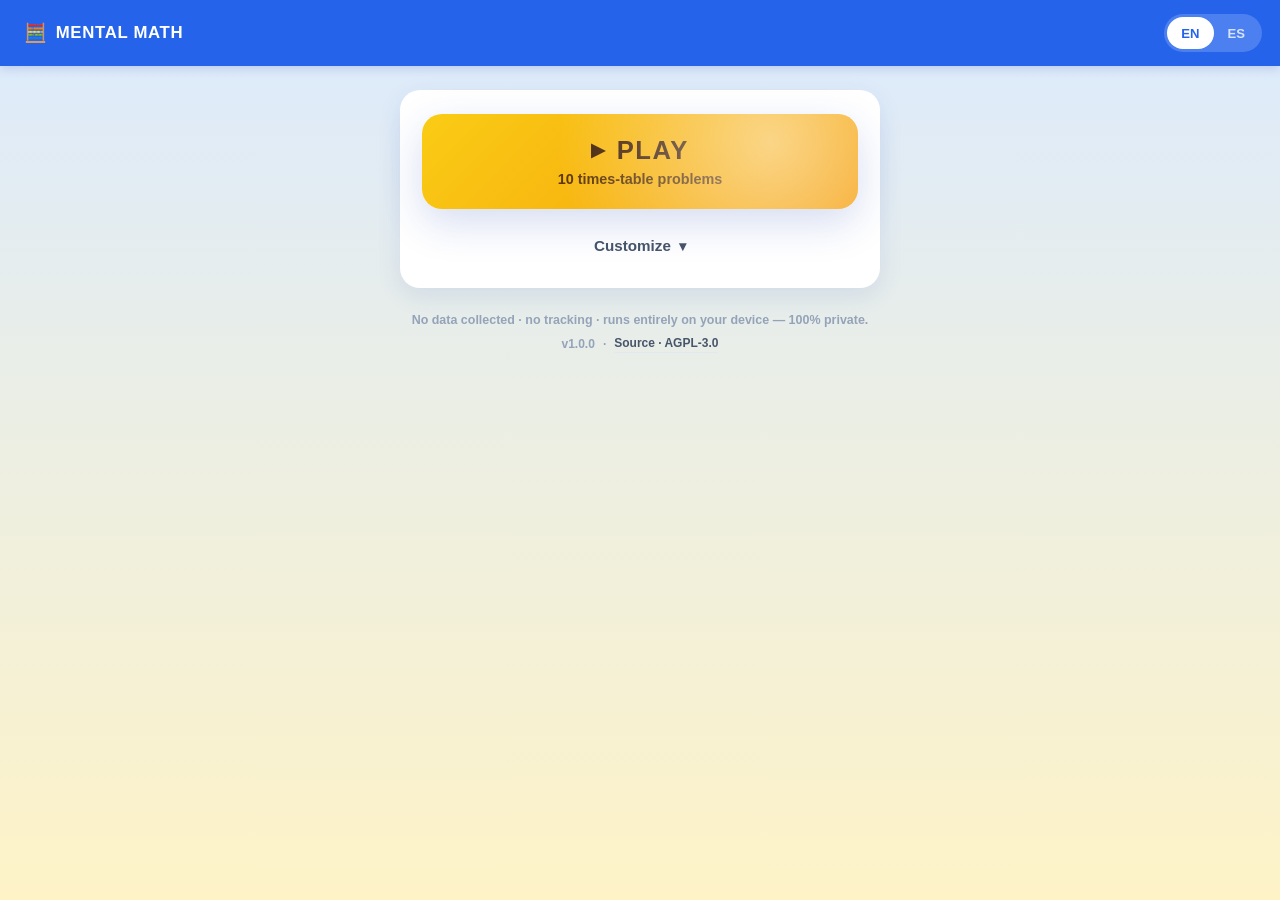
==== index.html @ 4d700145 "Mental Math v1.0.0 — standalone offline PWA Extracted from riverma.github.io into its own repo, serv" ====
<!DOCTYPE html>
<html lang="en">
<head>
    <meta charset="UTF-8">
    <meta name="viewport" content="width=device-width, initial-scale=1.0, maximum-scale=1.0, user-scalable=no">
    <meta name="apple-mobile-web-app-capable" content="yes">
    <meta name="mobile-web-app-capable" content="yes">
    <title>Mental Math</title>
    <link rel="stylesheet" href="fonts/nunito.css">
    <link rel="stylesheet" href="style.css">
    <link rel="manifest" href="manifest.webmanifest">
    <meta name="theme-color" content="#1d4ed8">
    <link rel="icon" type="image/png" sizes="192x192" href="icon-192.png">
    <link rel="apple-touch-icon" href="apple-touch-icon.png">
</head>
<body class="screen-setup">

<header class="app-header">
    <a class="brand" id="brandLink" href="https://riverma.com/"><span class="brand-name" data-i18n="appTitle">Mental Math</span></a>
    <div class="lang-toggle" role="group" aria-label="Language">
        <button type="button" class="lang-btn is-active" data-lang="en">EN</button>
        <button type="button" class="lang-btn" data-lang="es">ES</button>
    </div>
</header>

<main class="screen screen-setup-view">
    <div class="card setup-card">
        <button type="button" class="quick-mode" id="quickModeBtn">
            <span class="quick-label" data-i18n="quickMode">Play</span>
            <span class="quick-sub" data-i18n="quickSub">10 times-table problems</span>
        </button>

        <button type="button" class="customize-toggle" id="customizeToggle" aria-expanded="false" aria-controls="customizePanel">
            <span data-i18n="customize">Customize</span>
            <span class="chevron" aria-hidden="true">▾</span>
        </button>

        <div class="customize-panel" id="customizePanel" hidden>
            <div class="opt-group">
                <label data-i18n="pickMath">What to practice</label>
                <div class="opt-row op-row" data-key="mode">
                    <button type="button" class="opt-btn is-active" data-value="multiply"><span class="op-sym">×</span><span data-i18n="multiply">Times</span></button>
                    <button type="button" class="opt-btn" data-value="add"><span class="op-sym">+</span><span data-i18n="add">Plus</span></button>
                    <button type="button" class="opt-btn" data-value="subtract"><span class="op-sym">−</span><span data-i18n="subtract">Minus</span></button>
                    <button type="button" class="opt-btn" data-value="divide"><span class="op-sym">÷</span><span data-i18n="divide">Divide</span></button>
                    <button type="button" class="opt-btn" data-value="mixed"><span class="op-sym">⁂</span><span data-i18n="mixed">Mixed</span></button>
                </div>
            </div>

            <div class="opt-group">
                <label data-i18n="pickLevel">Level</label>
                <div class="opt-row diff-row" data-key="difficulty">
                    <button type="button" class="opt-btn" data-value="easy"><span class="diff-stars">★</span><span data-i18n="easy">Easy</span></button>
                    <button type="button" class="opt-btn is-active" data-value="medium"><span class="diff-stars">★★</span><span data-i18n="medium">Medium</span></button>
                    <button type="button" class="opt-btn" data-value="hard"><span class="diff-stars">★★★</span><span data-i18n="hard">Hard</span></button>
                </div>
            </div>

            <div class="opt-group">
                <label data-i18n="howClose">Scoring</label>
                <div class="opt-row" data-key="precision">
                    <button type="button" class="opt-btn is-active" data-value="exact" data-i18n="exact">Exact</button>
                    <button type="button" class="opt-btn" data-value="rough" data-i18n="rough">Good enough</button>
                </div>
            </div>

            <div class="opt-group">
                <label data-i18n="howMany">Length</label>
                <div class="opt-row" data-key="count">
                    <button type="button" class="opt-btn" data-value="5">5</button>
                    <button type="button" class="opt-btn is-active" data-value="10">10</button>
                    <button type="button" class="opt-btn" data-value="20">20</button>
                    <button type="button" class="opt-btn" data-value="50">50</button>
                </div>
            </div>

            <button type="button" class="start-btn" id="startBtn" data-i18n="start">Start</button>
        </div>
    </div>

    <footer class="app-footer">
        <p class="app-privacy" data-i18n="privacy">No data collected · no tracking · runs entirely on your device — 100% private.</p>
        <p class="app-meta">
            <span class="app-version">v1.0.0</span>
            <span aria-hidden="true">·</span>
            <a class="app-source" href="https://github.com/riverma/math" target="_blank" rel="noopener">Source · AGPL-3.0</a>
        </p>
    </footer>
</main>

<main class="screen screen-game-view">
    <div class="game-top">
        <button type="button" class="quit-btn" id="quitBtn" aria-label="Quit">✕</button>
        <div class="progress-bar" aria-label="Progress"><div class="progress-fill" id="progressFill"></div></div>
        <div class="streak" id="streak"><span class="streak-icon">⭐</span><span id="streakCount">0</span></div>
    </div>
    <div class="problem-wrap">
        <div class="problem" id="problem"><span id="problemText">7 × 8</span><span class="eq"> = </span><span class="qmark">?</span></div>
    </div>
    <form class="answer-form" id="answerForm" autocomplete="off">
        <input type="text" id="answerInput" inputmode="numeric" pattern="-?[0-9]*" autocomplete="off" aria-label="Your answer">
        <button type="submit" class="submit-btn" id="submitBtn" data-i18n="submit">Go</button>
    </form>
    <div class="result-overlay" id="resultOverlay" aria-live="polite">
        <div class="result-card">
            <span class="confetti"></span><span class="confetti"></span><span class="confetti"></span><span class="confetti"></span>
            <span class="confetti"></span><span class="confetti"></span><span class="confetti"></span><span class="confetti"></span>
            <div class="result-icon" id="resultIcon">✓</div>
            <div class="result-text" id="resultText"></div>
            <div class="result-time" id="resultTime"></div>
            <div class="result-tap" data-i18n="tapToContinue">Tap to continue</div>
        </div>
    </div>
</main>

<main class="screen screen-scoreboard-view">
    <div class="card scoreboard-card">
        <div class="score-stars" id="scoreStars">
            <span class="star">★</span><span class="star">★</span><span class="star">★</span>
        </div>
        <h1 data-i18n="results">Nice work</h1>
        <div class="score-blurb" id="scoreBlurb" data-i18n="scoreBlurb">Here's how you did.</div>
        <div class="stats">
            <div class="stat-row"><span data-i18n="accuracy">Score</span><span id="statAccuracy">0%</span></div>
            <div class="stat-row"><span data-i18n="bestStreak">Best streak</span><span id="statStreak">0</span></div>
            <div class="stat-row"><span data-i18n="totalTime">Total time</span><span id="statTotal">0.0s</span></div>
            <div class="stat-row"><span data-i18n="avgTime">Average</span><span id="statAvg">0.0s</span></div>
            <div class="stat-row"><span data-i18n="fastest">Fastest</span><span id="statFast">0.0s</span></div>
        </div>
        <details class="per-problem">
            <summary data-i18n="seeAllProblems">See all problems</summary>
            <ul id="problemList"></ul>
        </details>
        <div class="end-buttons">
            <button type="button" class="primary-btn" id="playAgainBtn" data-i18n="playAgain">Play again</button>
            <button type="button" class="secondary-btn" id="menuBtn" data-i18n="menu">Menu</button>
        </div>
    </div>
</main>

<script src="script.js"></script>
<script>
    if ('serviceWorker' in navigator) {
        window.addEventListener('load', () => navigator.serviceWorker.register('sw.js'));
    }
</script>
</body>
</html>
---- fonts/nunito.css ----
/* Nunito (self-hosted, latin subset, variable 700–900) — replaces Google Fonts CDN */
@font-face{
  font-family:'Nunito';
  font-style:normal;
  font-weight:700 900;
  font-display:swap;
  src:url('fonts/nunito-latin.woff2') format('woff2');
  unicode-range:U+0000-00FF, U+0131, U+0152-0153, U+02BB-02BC, U+02C6, U+02DA, U+02DC, U+0304, U+0308, U+0329, U+2000-206F, U+20AC, U+2122, U+2191, U+2193, U+2212, U+2215, U+FEFF, U+FFFD;
}
---- style.css ----
* { margin: 0; padding: 0; box-sizing: border-box; }

:root {
    --bg: linear-gradient(180deg, #dbeafe 0%, #fef3c7 100%);
    --surface: #ffffff;
    --ink: #1e293b;
    --ink-soft: #475569;
    --ink-faint: #94a3b8;
    --line: #e2e8f0;
    --blue: #2563eb;
    --blue-dark: #1d4ed8;
    --blue-soft: #dbeafe;
    --yellow: #facc15;
    --yellow-warm: #f59e0b;
    --yellow-soft: #fef3c7;
    --good: #10b981;
    --good-soft: #d1fae5;
    --bad: #ef4444;
    --bad-soft: #fee2e2;
    --shadow: 0 8px 24px rgba(30, 64, 175, 0.10);
    --shadow-pop: 0 14px 40px rgba(30, 64, 175, 0.18);
    --radius: 20px;
    --radius-sm: 14px;
}

html, body {
    height: 100%;
    background: var(--bg);
    background-attachment: fixed;
    color: var(--ink);
    font-family: 'Nunito', 'Avenir Next', -apple-system, BlinkMacSystemFont, 'Segoe UI', Roboto, Helvetica, Arial, sans-serif;
    font-size: 16px;
    line-height: 1.4;
    -webkit-font-smoothing: antialiased;
    touch-action: manipulation;
}

body {
    display: flex;
    flex-direction: column;
    min-height: 100vh;
}

.app-header {
    display: flex;
    align-items: center;
    justify-content: space-between;
    padding: 14px 18px;
    background: var(--blue);
    color: #fff;
    box-shadow: 0 2px 10px rgba(30, 64, 175, 0.20);
}

.brand {
    font-weight: 900;
    font-size: 1.05rem;
    letter-spacing: 0.04em;
    text-transform: uppercase;
    color: #fff;
    text-decoration: none;
    display: inline-flex;
    align-items: center;
    gap: 8px;
    padding: 4px 6px;
    border-radius: 8px;
    transition: background 0.15s ease;
}

.brand:hover { background: rgba(255, 255, 255, 0.12); }
.brand-name  { display: inline-flex; align-items: center; gap: 8px; }
.brand-name::before { content: "🧮"; font-size: 1.15rem; }

.lang-toggle {
    display: inline-flex;
    background: rgba(255, 255, 255, 0.18);
    border-radius: 999px;
    padding: 3px;
}

.lang-btn {
    background: transparent;
    border: 0;
    padding: 6px 14px;
    font-weight: 800;
    font-size: 0.82rem;
    color: rgba(255, 255, 255, 0.78);
    cursor: pointer;
    min-height: 32px;
    border-radius: 999px;
    transition: background 0.15s ease, color 0.15s ease;
}

.lang-btn.is-active {
    background: #fff;
    color: var(--blue);
}

.screen {
    display: none;
    flex: 1;
    padding: 24px 18px 48px;
    overflow-y: auto;
}

body.screen-setup      .screen-setup-view      { display: flex; flex-direction: column; align-items: center; }
body.screen-game       .screen-game-view       { display: flex; flex-direction: column; align-items: stretch; }
body.screen-scoreboard .screen-scoreboard-view { display: flex; flex-direction: column; align-items: center; }

.card {
    background: var(--surface);
    border-radius: var(--radius);
    box-shadow: var(--shadow);
    padding: 24px 22px;
    width: 100%;
    max-width: 480px;
}

/* ---------- Setup screen ---------- */

.setup-card { display: flex; flex-direction: column; gap: 18px; }

.quick-mode {
    display: flex;
    flex-direction: column;
    align-items: center;
    gap: 6px;
    padding: 22px 20px;
    background: linear-gradient(135deg, var(--yellow) 0%, var(--yellow-warm) 100%);
    color: #422006;
    border: 0;
    border-radius: var(--radius);
    cursor: pointer;
    min-height: 84px;
    box-shadow: var(--shadow-pop);
    transition: transform 0.15s ease, box-shadow 0.15s ease;
    position: relative;
    overflow: hidden;
}

.quick-mode::after {
    content: "";
    position: absolute;
    inset: 0;
    background: radial-gradient(circle at 80% 30%, rgba(255, 255, 255, 0.5), transparent 60%);
    pointer-events: none;
}

.quick-mode:hover { transform: translateY(-2px) scale(1.01); box-shadow: 0 18px 44px rgba(245, 158, 11, 0.35); }
.quick-mode:active { transform: translateY(0) scale(0.99); }

.quick-label {
    font-weight: 900;
    font-size: 1.6rem;
    letter-spacing: 0.06em;
    text-transform: uppercase;
    display: inline-flex;
    align-items: center;
    gap: 10px;
    position: relative;
}

.quick-label::before {
    content: "▶";
    font-size: 1.1rem;
}

.quick-sub {
    font-size: 0.9rem;
    font-weight: 700;
    opacity: 0.85;
    position: relative;
}

.customize-toggle {
    background: transparent;
    border: 0;
    color: var(--ink-soft);
    font-size: 0.95rem;
    font-weight: 800;
    font-family: inherit;
    padding: 10px 12px;
    border-radius: 12px;
    cursor: pointer;
    display: inline-flex;
    align-items: center;
    justify-content: center;
    gap: 8px;
    align-self: center;
    transition: background 0.15s ease, color 0.15s ease;
}

.customize-toggle:hover { background: var(--blue-soft); color: var(--blue-dark); }

.customize-toggle .chevron {
    transition: transform 0.2s ease;
    font-size: 0.9rem;
}

.customize-toggle[aria-expanded="true"] .chevron { transform: rotate(180deg); }

.customize-panel {
    display: flex;
    flex-direction: column;
    gap: 18px;
    margin-top: 2px;
    animation: panelOpen 0.3s ease-out;
}

.customize-panel[hidden] { display: none; }

@keyframes panelOpen {
    from { opacity: 0; transform: translateY(-6px); }
    to   { opacity: 1; transform: translateY(0); }
}

.opt-group { display: flex; flex-direction: column; gap: 8px; }

.opt-group > label {
    font-size: 0.95rem;
    font-weight: 800;
    color: var(--ink);
    text-align: center;
}

.opt-row {
    display: flex;
    flex-wrap: wrap;
    gap: 8px;
    justify-content: center;
}

.opt-btn {
    flex: 1 1 0;
    min-height: 56px;
    min-width: 56px;
    padding: 10px 12px;
    background: var(--surface);
    border: 2px solid var(--line);
    border-radius: var(--radius-sm);
    color: var(--ink);
    font-size: 1rem;
    font-weight: 800;
    cursor: pointer;
    display: inline-flex;
    align-items: center;
    justify-content: center;
    gap: 4px;
    transition: transform 0.1s ease, border-color 0.15s ease, background 0.15s ease, color 0.15s ease, box-shadow 0.15s ease;
    line-height: 1;
}

.opt-btn:hover { border-color: var(--blue); transform: translateY(-1px); }
.opt-btn:active { transform: translateY(0); }

.opt-btn.is-active {
    background: var(--blue);
    border-color: var(--blue);
    color: #fff;
    box-shadow: 0 6px 16px rgba(37, 99, 235, 0.30);
}

/* Operation row: large symbols */
.opt-row.op-row .opt-btn {
    flex-direction: column;
    min-height: 72px;
    font-size: 0.78rem;
    text-transform: uppercase;
    letter-spacing: 0.04em;
    font-weight: 800;
    gap: 2px;
}

.op-sym {
    font-size: 1.6rem;
    line-height: 1;
    font-weight: 900;
}

/* Difficulty row: star pills */
.opt-row.diff-row .opt-btn {
    flex-direction: column;
    gap: 2px;
    min-height: 68px;
    font-size: 0.85rem;
    font-weight: 800;
}

.diff-stars {
    font-size: 1.1rem;
    letter-spacing: 0.08em;
    color: var(--yellow);
}

.opt-btn.is-active .diff-stars { color: #fde68a; }

.start-btn {
    margin-top: 6px;
    min-height: 60px;
    padding: 14px 18px;
    background: linear-gradient(135deg, var(--blue) 0%, var(--blue-dark) 100%);
    color: #fff;
    border: 0;
    border-radius: var(--radius);
    font-size: 1.15rem;
    font-weight: 900;
    letter-spacing: 0.08em;
    text-transform: uppercase;
    cursor: pointer;
    box-shadow: 0 10px 24px rgba(37, 99, 235, 0.30);
    transition: transform 0.15s ease, box-shadow 0.15s ease;
}

.start-btn:hover, .start-btn:focus { transform: translateY(-2px); box-shadow: 0 14px 30px rgba(37, 99, 235, 0.40); }
.start-btn:active { transform: translateY(0); }

/* ---------- Game screen ---------- */

.game-top {
    display: flex;
    align-items: center;
    gap: 14px;
    width: 100%;
    max-width: 560px;
    margin: 0 auto 14px;
}

.quit-btn {
    background: var(--surface);
    border: 0;
    border-radius: 999px;
    width: 44px;
    height: 44px;
    font-size: 1.2rem;
    cursor: pointer;
    color: var(--ink-soft);
    display: inline-flex;
    align-items: center;
    justify-content: center;
    box-shadow: var(--shadow);
    flex-shrink: 0;
}

.progress-bar {
    flex: 1;
    height: 14px;
    background: rgba(255, 255, 255, 0.65);
    border-radius: 999px;
    overflow: hidden;
    box-shadow: inset 0 1px 3px rgba(0, 0, 0, 0.06);
}

.progress-fill {
    height: 100%;
    background: linear-gradient(90deg, var(--yellow) 0%, var(--yellow-warm) 100%);
    border-radius: 999px;
    transition: width 0.35s ease;
    width: 0%;
}

.streak {
    display: inline-flex;
    align-items: center;
    gap: 4px;
    font-weight: 900;
    font-size: 1rem;
    color: var(--ink-soft);
    background: var(--surface);
    border-radius: 999px;
    padding: 6px 12px;
    min-height: 36px;
    box-shadow: var(--shadow);
    flex-shrink: 0;
}

.streak.is-hot { color: var(--yellow-warm); animation: streakPulse 0.5s ease; }

@keyframes streakPulse {
    0%   { transform: scale(1); }
    50%  { transform: scale(1.18); }
    100% { transform: scale(1); }
}

.problem-wrap {
    flex: 1;
    width: 100%;
    max-width: 560px;
    margin: 0 auto;
    display: flex;
    align-items: center;
    justify-content: center;
    min-height: 36vh;
    position: relative;
}

.problem {
    font-family: 'Nunito', 'Avenir Next', -apple-system, system-ui, sans-serif;
    font-size: clamp(2.8rem, 11vw, 4.6rem);
    font-weight: 900;
    letter-spacing: -0.01em;
    text-align: center;
    color: var(--blue-dark);
    background: var(--surface);
    border-radius: 28px;
    padding: 28px 32px;
    box-shadow: var(--shadow-pop);
    animation: problemPop 0.3s cubic-bezier(0.34, 1.56, 0.64, 1);
}

.problem .eq { color: var(--ink-faint); margin: 0 0.15em; }
.problem .qmark { color: var(--yellow-warm); }

@keyframes problemPop {
    from { transform: scale(0.85); opacity: 0; }
    to   { transform: scale(1);    opacity: 1; }
}

.answer-form {
    width: 100%;
    max-width: 560px;
    margin: 0 auto;
    display: flex;
    gap: 10px;
}

#answerInput {
    flex: 1;
    min-height: 64px;
    padding: 10px 18px;
    font-size: clamp(1.7rem, 6vw, 2.4rem);
    font-weight: 900;
    text-align: center;
    border: 3px solid var(--line);
    border-radius: var(--radius);
    background: var(--surface);
    color: var(--ink);
    outline: none;
    transition: border-color 0.15s ease, box-shadow 0.15s ease;
    font-family: inherit;
}

#answerInput:focus { border-color: var(--blue); box-shadow: 0 0 0 4px rgba(37, 99, 235, 0.15); }

.submit-btn {
    min-height: 64px;
    padding: 0 26px;
    background: linear-gradient(135deg, var(--blue) 0%, var(--blue-dark) 100%);
    color: #fff;
    border: 0;
    border-radius: var(--radius);
    font-weight: 900;
    font-size: 1.05rem;
    letter-spacing: 0.08em;
    text-transform: uppercase;
    cursor: pointer;
    box-shadow: 0 8px 20px rgba(37, 99, 235, 0.30);
    transition: transform 0.12s ease, box-shadow 0.15s ease;
    font-family: inherit;
}

.submit-btn:hover, .submit-btn:focus { transform: translateY(-1px); box-shadow: 0 12px 26px rgba(37, 99, 235, 0.40); }
.submit-btn:disabled { opacity: 0.4; cursor: default; transform: none; box-shadow: none; }

/* Result overlay */
.result-overlay {
    position: fixed;
    inset: 0;
    background: rgba(15, 23, 42, 0.45);
    display: none;
    align-items: center;
    justify-content: center;
    padding: 24px;
    z-index: 100;
    backdrop-filter: blur(2px);
    -webkit-backdrop-filter: blur(2px);
}

.result-overlay.is-visible { display: flex; }

.result-card {
    background: var(--surface);
    border-radius: 26px;
    padding: 30px 28px;
    text-align: center;
    min-width: 280px;
    max-width: 92vw;
    box-shadow: 0 30px 70px rgba(0, 0, 0, 0.32);
    animation: pop 0.22s cubic-bezier(0.34, 1.56, 0.64, 1);
    position: relative;
}

.result-overlay.is-incorrect .result-card { animation: shake 0.36s ease-out; }

@keyframes pop {
    from { transform: scale(0.7); opacity: 0; }
    to   { transform: scale(1);   opacity: 1; }
}

@keyframes shake {
    0%, 100% { transform: translateX(0); }
    20%      { transform: translateX(-10px); }
    40%      { transform: translateX(10px); }
    60%      { transform: translateX(-6px); }
    80%      { transform: translateX(6px); }
}

.result-icon {
    font-size: 4rem;
    line-height: 1;
    margin-bottom: 10px;
    display: inline-block;
}

.result-overlay.is-correct   .result-card { border: 3px solid var(--good); }
.result-overlay.is-correct   .result-icon { color: var(--good); animation: iconBurst 0.5s ease; }
.result-overlay.is-incorrect .result-card { border: 3px solid var(--bad); }
.result-overlay.is-incorrect .result-icon { color: var(--bad); }

@keyframes iconBurst {
    0%   { transform: scale(0.4) rotate(-10deg); }
    60%  { transform: scale(1.25) rotate(8deg); }
    100% { transform: scale(1) rotate(0); }
}

.result-text {
    font-size: 1.05rem;
    font-weight: 800;
    color: var(--ink);
    margin-bottom: 6px;
}

.result-text .answer-pill {
    display: inline-block;
    background: var(--blue-soft);
    color: var(--blue-dark);
    padding: 3px 10px;
    border-radius: 999px;
    font-weight: 900;
    margin-left: 4px;
}

.result-time {
    font-size: 1.5rem;
    font-weight: 900;
    color: var(--ink);
    margin-bottom: 14px;
}

.result-time::before {
    content: "⏱ ";
    font-size: 1.1rem;
    margin-right: 2px;
}

.result-tap {
    font-size: 0.78rem;
    color: var(--ink-faint);
    text-transform: uppercase;
    letter-spacing: 0.12em;
    font-weight: 800;
}

/* Confetti burst */
.confetti {
    position: absolute;
    top: 50%;
    left: 50%;
    width: 10px;
    height: 10px;
    border-radius: 50%;
    pointer-events: none;
    opacity: 0;
}

.result-overlay.is-correct .confetti {
    animation: confettiBurst 0.9s ease-out forwards;
}

.confetti:nth-child(1)  { background: var(--yellow);     --dx:  -60px; --dy:  -80px; }
.confetti:nth-child(2)  { background: var(--blue);       --dx:   70px; --dy:  -70px; }
.confetti:nth-child(3)  { background: var(--good);       --dx:   90px; --dy:   30px; }
.confetti:nth-child(4)  { background: var(--yellow-warm);--dx:  -90px; --dy:   20px; }
.confetti:nth-child(5)  { background: var(--bad);        --dx:    0px; --dy: -100px; }
.confetti:nth-child(6)  { background: var(--blue-dark);  --dx:  -40px; --dy:   80px; }
.confetti:nth-child(7)  { background: var(--yellow);     --dx:   60px; --dy:   80px; }
.confetti:nth-child(8)  { background: var(--good);       --dx: -100px; --dy:  -20px; }

@keyframes confettiBurst {
    0%   { opacity: 1; transform: translate(-50%, -50%) scale(0.5); }
    60%  { opacity: 1; }
    100% { opacity: 0; transform: translate(calc(-50% + var(--dx)), calc(-50% + var(--dy))) scale(1.2); }
}

/* ---------- Scoreboard screen ---------- */

.scoreboard-card { padding-top: 28px; }

.score-stars {
    display: flex;
    justify-content: center;
    gap: 10px;
    margin: 0 auto 14px;
    font-size: 2.4rem;
    line-height: 1;
}

.score-stars .star {
    color: var(--line);
    transition: color 0.25s ease, transform 0.4s cubic-bezier(0.34, 1.56, 0.64, 1);
    display: inline-block;
}

.score-stars .star.lit {
    color: var(--yellow);
    transform: scale(1.15) rotate(-6deg);
    filter: drop-shadow(0 4px 8px rgba(245, 158, 11, 0.35));
}

.score-stars .star.lit:nth-child(2) { transform: scale(1.2) rotate(0deg); }
.score-stars .star.lit:nth-child(3) { transform: scale(1.15) rotate(6deg); }

.scoreboard-card h1 {
    font-size: 1.7rem;
    text-transform: uppercase;
    letter-spacing: 0.06em;
    text-align: center;
    margin-bottom: 6px;
    color: var(--blue-dark);
    font-weight: 900;
}

.score-blurb {
    text-align: center;
    color: var(--ink-soft);
    font-weight: 700;
    margin-bottom: 18px;
    font-size: 0.95rem;
}

.stats { display: flex; flex-direction: column; gap: 0; margin-bottom: 18px; }

.stat-row {
    display: flex;
    justify-content: space-between;
    align-items: baseline;
    padding: 11px 4px;
    border-bottom: 2px solid var(--line);
    font-size: 1rem;
}

.stat-row:last-child { border-bottom: 0; }

.stat-row > span:first-child {
    color: var(--ink-soft);
    font-size: 0.85rem;
    font-weight: 800;
}

.stat-row > span:last-child {
    font-weight: 900;
    font-size: 1.1rem;
    color: var(--blue-dark);
}

.per-problem {
    margin-bottom: 18px;
    border-top: 2px solid var(--line);
    padding-top: 14px;
}

.per-problem summary {
    cursor: pointer;
    font-weight: 800;
    color: var(--blue);
    font-size: 0.9rem;
    text-transform: uppercase;
    letter-spacing: 0.06em;
    padding: 4px 0;
    list-style: none;
}

.per-problem summary::-webkit-details-marker { display: none; }
.per-problem summary::before {
    content: "▸ ";
    display: inline-block;
    transition: transform 0.15s ease;
}
.per-problem[open] summary::before { content: "▾ "; }

#problemList {
    list-style: none;
    margin-top: 10px;
    display: flex;
    flex-direction: column;
    gap: 8px;
}

#problemList li {
    display: grid;
    grid-template-columns: 1fr auto auto;
    align-items: center;
    gap: 10px;
    padding: 10px 14px;
    border-radius: 12px;
    font-size: 0.95rem;
    border: 2px solid transparent;
}

#problemList li.is-correct   { background: var(--good-soft); border-color: rgba(16, 185, 129, 0.30); }
#problemList li.is-incorrect { background: var(--bad-soft);  border-color: rgba(239, 68, 68, 0.30); }

#problemList .pl-problem { font-weight: 800; font-family: 'Nunito', ui-monospace, SFMono-Regular, monospace; color: var(--ink); }
#problemList .pl-time    { color: var(--ink-soft); font-variant-numeric: tabular-nums; font-weight: 700; }
#problemList .pl-mark    { font-weight: 900; font-size: 1.1rem; }
#problemList .is-correct   .pl-mark { color: var(--good); }
#problemList .is-incorrect .pl-mark { color: var(--bad); }

#problemList .pl-given {
    display: block;
    font-size: 0.78rem;
    color: var(--ink-soft);
    margin-top: 2px;
    font-weight: 700;
}

.end-buttons {
    display: flex;
    gap: 10px;
    flex-wrap: wrap;
}

.primary-btn, .secondary-btn {
    flex: 1 1 140px;
    min-height: 56px;
    border-radius: var(--radius);
    border: 0;
    font-size: 1.05rem;
    font-weight: 900;
    letter-spacing: 0.06em;
    text-transform: uppercase;
    cursor: pointer;
    font-family: inherit;
    transition: transform 0.12s ease, box-shadow 0.15s ease;
}

.primary-btn   { background: linear-gradient(135deg, var(--blue) 0%, var(--blue-dark) 100%); color: #fff; box-shadow: 0 8px 20px rgba(37, 99, 235, 0.30); }
.primary-btn:hover, .primary-btn:focus { transform: translateY(-1px); box-shadow: 0 12px 26px rgba(37, 99, 235, 0.40); }
.secondary-btn { background: var(--surface); color: var(--ink); border: 2px solid var(--line); }
.secondary-btn:hover, .secondary-btn:focus { border-color: var(--blue); }

/* ---------- Responsive ---------- */

@media (max-width: 480px) {
    .opt-btn { font-size: 0.9rem; min-width: 52px; padding: 8px 8px; }
    .quick-label { font-size: 1.35rem; }
    .answer-form { flex-direction: column; }
    .submit-btn { width: 100%; }
    .problem { padding: 22px 18px; border-radius: 22px; }
    .score-stars { font-size: 2rem; }
}

/* --- App footer (privacy · version · source) — shown on the setup screen --- */
.app-footer {
    margin: 1.5rem auto 0.5rem;
    max-width: 32rem;
    padding: 0 1rem;
    text-align: center;
    color: var(--ink-faint);
}
.app-footer .app-privacy {
    margin: 0 0 0.35rem;
    font-size: 0.78rem;
    font-weight: 700;
    line-height: 1.4;
}
.app-footer .app-meta {
    margin: 0;
    font-size: 0.75rem;
    font-weight: 700;
    display: flex;
    gap: 0.5rem;
    justify-content: center;
    align-items: center;
    flex-wrap: wrap;
}
.app-footer .app-source {
    color: var(--ink-soft);
    text-decoration: none;
    border-bottom: 1px solid var(--line);
}
.app-footer .app-source:hover,
.app-footer .app-source:focus-visible { color: var(--blue-dark); }
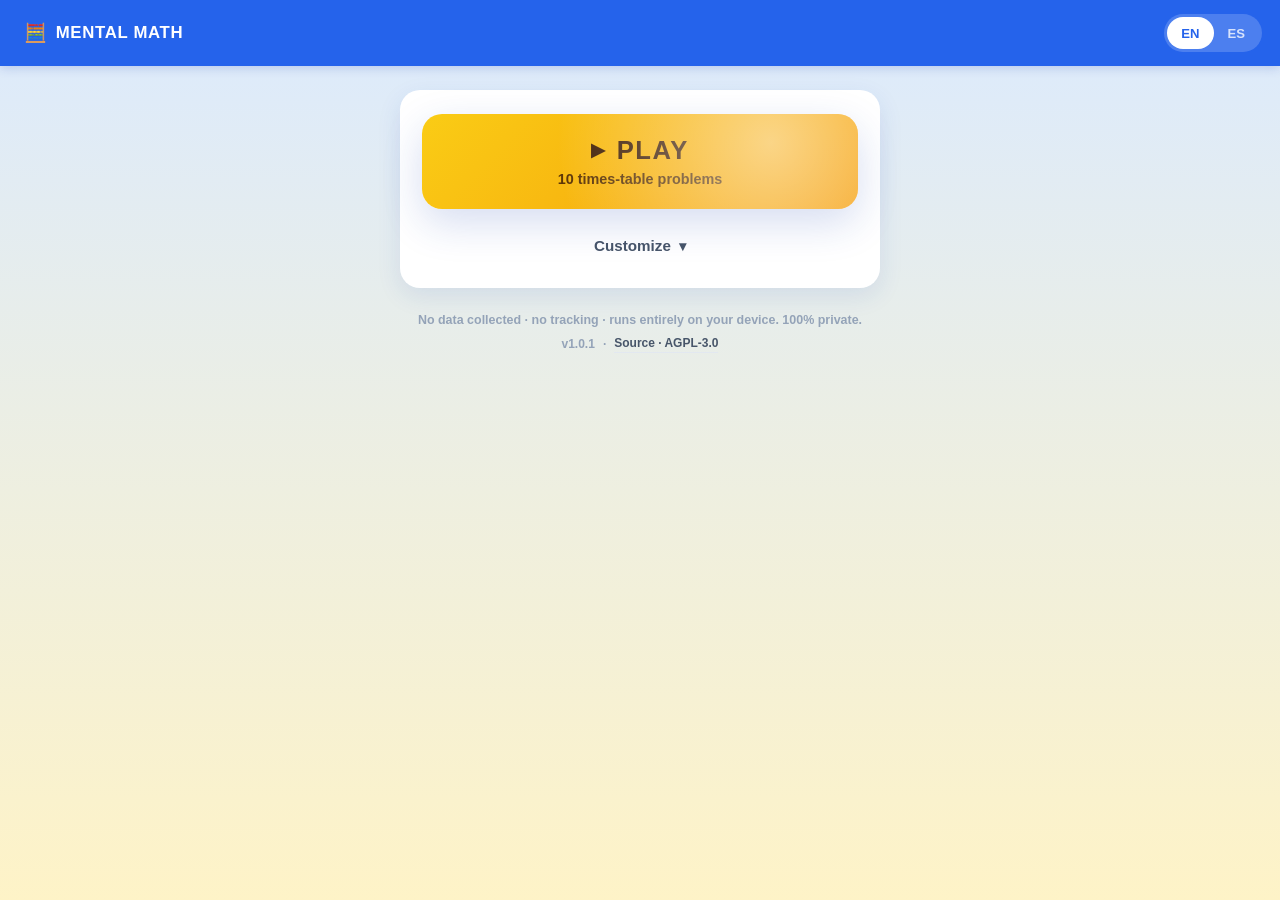
==== commit 5476322f: "Release v1.0.1: use a period instead of an em dash in the privacy footer" ====
--- a/index.html
+++ b/index.html
@@ -81,7 +81,7 @@
     <footer class="app-footer">
         <p class="app-privacy" data-i18n="privacy">No data collected · no tracking · runs entirely on your device — 100% private.</p>
         <p class="app-meta">
-            <span class="app-version">v1.0.0</span>
+            <span class="app-version">v1.0.1</span>
             <span aria-hidden="true">·</span>
             <a class="app-source" href="https://github.com/riverma/math" target="_blank" rel="noopener">Source · AGPL-3.0</a>
         </p>
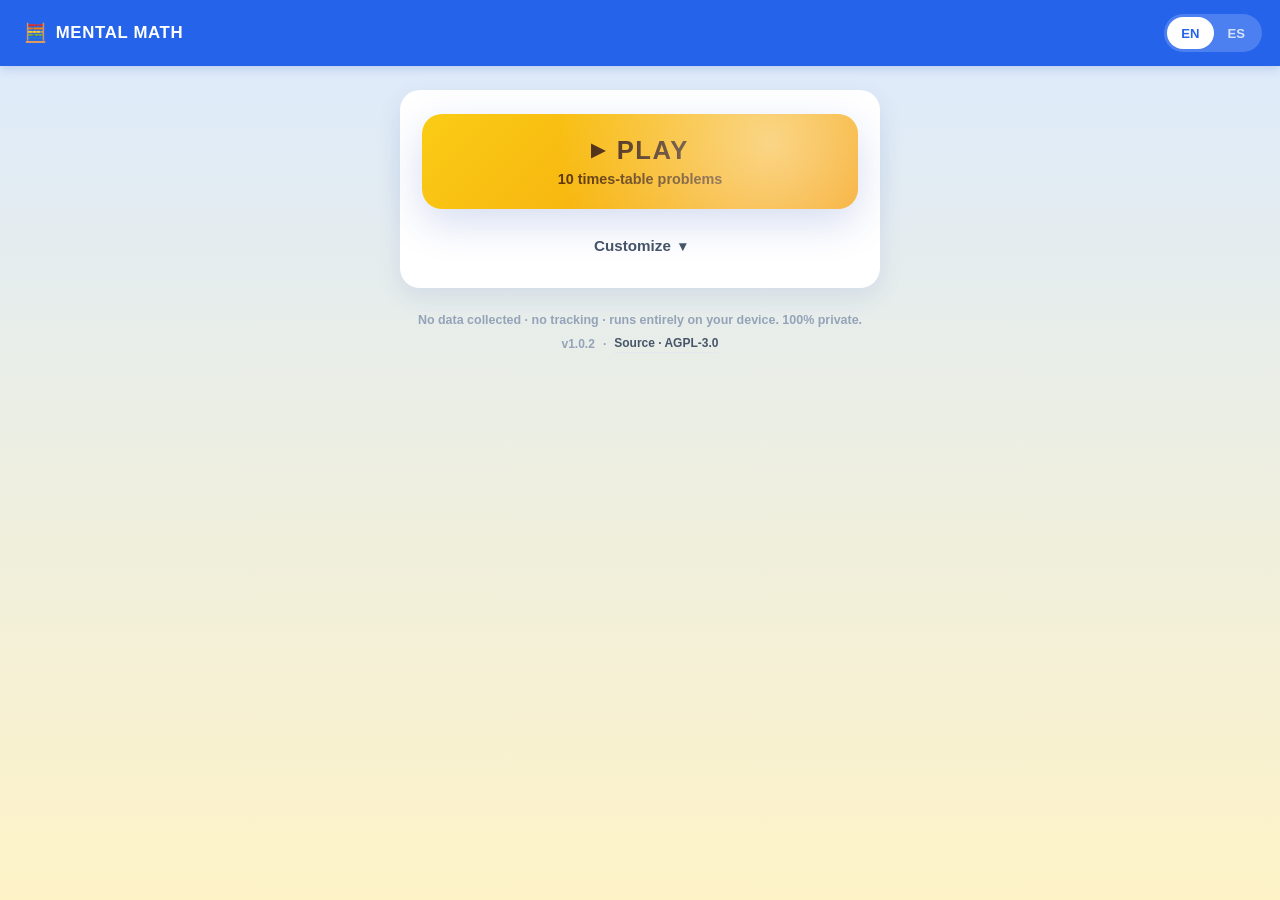
==== commit 17543e8e: "Release v1.0.2: add install helper so the launcher Install button installs this app" ====
--- a/index.html
+++ b/index.html
@@ -81,7 +81,7 @@
     <footer class="app-footer">
         <p class="app-privacy" data-i18n="privacy">No data collected · no tracking · runs entirely on your device — 100% private.</p>
         <p class="app-meta">
-            <span class="app-version">v1.0.1</span>
+            <span class="app-version">v1.0.2</span>
             <span aria-hidden="true">·</span>
             <a class="app-source" href="https://github.com/riverma/math" target="_blank" rel="noopener">Source · AGPL-3.0</a>
         </p>
@@ -144,5 +144,40 @@
         window.addEventListener('load', () => navigator.serviceWorker.register('sw.js'));
     }
 </script>
+<script>
+/* Install helper: when opened via #install (from apps.riverma.com), prompt or guide install for THIS app. */
+(function () {
+  if (location.hash !== '#install') return;
+  if ((window.matchMedia && window.matchMedia('(display-mode: standalone)').matches) || window.navigator.standalone) return;
+  var deferred = null, bar = null;
+  function isIOS(){ return /iphone|ipad|ipod/i.test(navigator.userAgent) || (navigator.platform === 'MacIntel' && navigator.maxTouchPoints > 1); }
+  function render(){
+    if (bar) bar.remove();
+    bar = document.createElement('div');
+    bar.setAttribute('role','dialog'); bar.setAttribute('aria-label','Install this app');
+    bar.style.cssText='position:fixed;left:12px;right:12px;bottom:12px;z-index:2147483647;background:#16233f;color:#fff;padding:12px 14px;border-radius:12px;font:600 14px/1.45 -apple-system,BlinkMacSystemFont,system-ui,sans-serif;display:flex;gap:10px;align-items:center;box-shadow:0 8px 30px rgba(0,0,0,.35)';
+    var msg=document.createElement('span'); msg.style.flex='1';
+    if (deferred){
+      msg.textContent='Add this app to your device.';
+      var ib=document.createElement('button'); ib.textContent='Install';
+      ib.style.cssText='background:#fff;color:#16233f;border:0;border-radius:999px;padding:8px 16px;font-weight:800;cursor:pointer;white-space:nowrap';
+      ib.onclick=function(){ deferred.prompt(); deferred.userChoice.then(function(){ if(bar) bar.remove(); }); };
+      bar.appendChild(msg); bar.appendChild(ib);
+    } else if (isIOS()){
+      msg.innerHTML='To install: tap the <b>Share</b> button, then <b>Add to Home Screen</b>.';
+      bar.appendChild(msg);
+    } else {
+      msg.innerHTML='To install: open your browser menu, then <b>Install</b> or <b>Add to Home screen</b>.';
+      bar.appendChild(msg);
+    }
+    var x=document.createElement('button'); x.textContent='\u2715'; x.setAttribute('aria-label','Dismiss');
+    x.style.cssText='background:transparent;color:#fff;border:0;font-size:16px;line-height:1;cursor:pointer;padding:4px';
+    x.onclick=function(){ if(bar) bar.remove(); };
+    bar.appendChild(x); document.body.appendChild(bar);
+  }
+  window.addEventListener('beforeinstallprompt', function(e){ e.preventDefault(); deferred=e; render(); });
+  window.addEventListener('load', function(){ setTimeout(function(){ if(!bar) render(); }, 500); });
+})();
+</script>
 </body>
 </html>
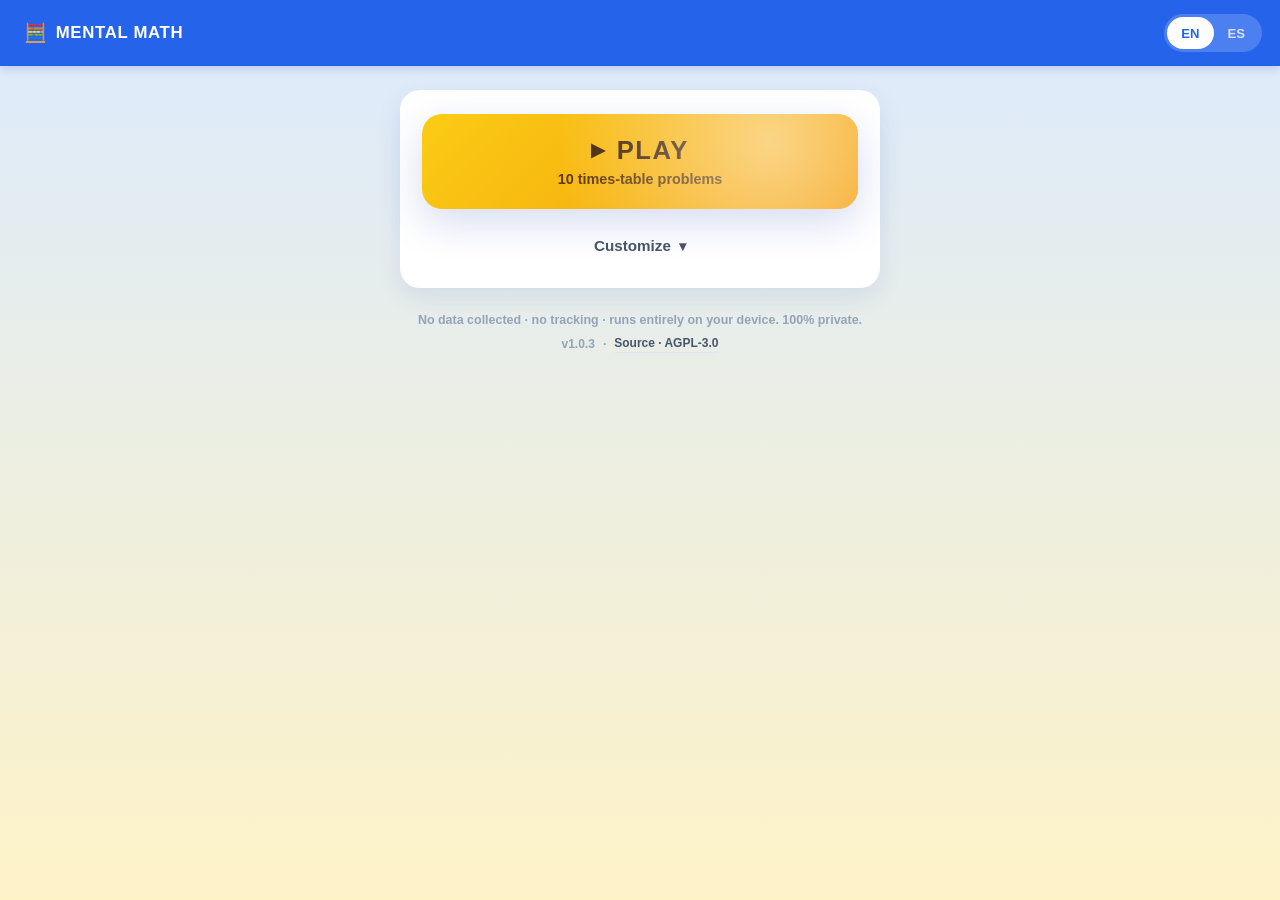
==== commit 46f798c1: "Release v1.0.3: add privacy policy page at /privacy/" ====
--- a/index.html
+++ b/index.html
@@ -81,7 +81,7 @@
     <footer class="app-footer">
         <p class="app-privacy" data-i18n="privacy">No data collected · no tracking · runs entirely on your device — 100% private.</p>
         <p class="app-meta">
-            <span class="app-version">v1.0.2</span>
+            <span class="app-version">v1.0.3</span>
             <span aria-hidden="true">·</span>
             <a class="app-source" href="https://github.com/riverma/math" target="_blank" rel="noopener">Source · AGPL-3.0</a>
         </p>
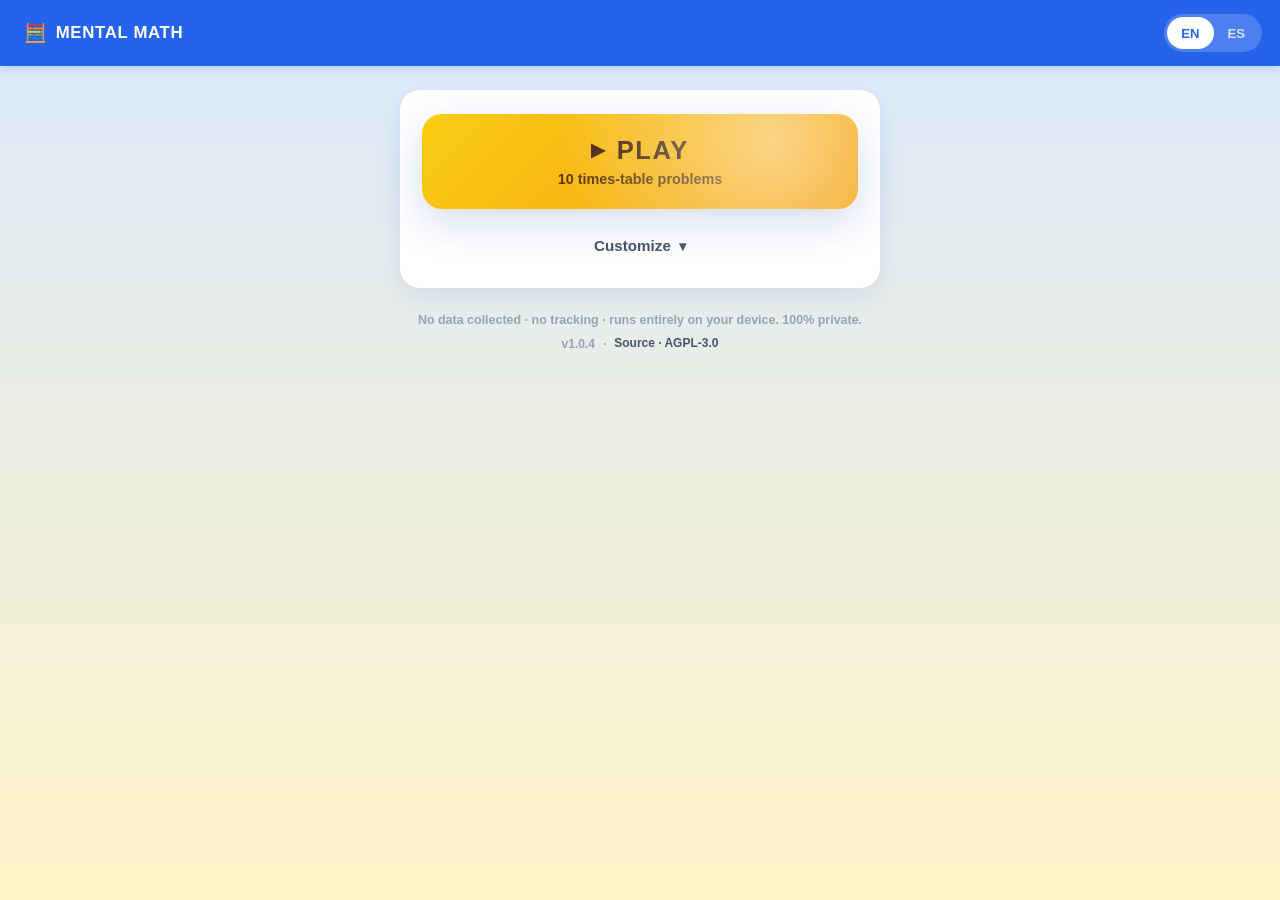
==== commit 65762269: "Release v1.0.4: privacy policy names Matheos" ====
--- a/index.html
+++ b/index.html
@@ -81,7 +81,7 @@
     <footer class="app-footer">
         <p class="app-privacy" data-i18n="privacy">No data collected · no tracking · runs entirely on your device — 100% private.</p>
         <p class="app-meta">
-            <span class="app-version">v1.0.3</span>
+            <span class="app-version">v1.0.4</span>
             <span aria-hidden="true">·</span>
             <a class="app-source" href="https://github.com/riverma/math" target="_blank" rel="noopener">Source · AGPL-3.0</a>
         </p>
